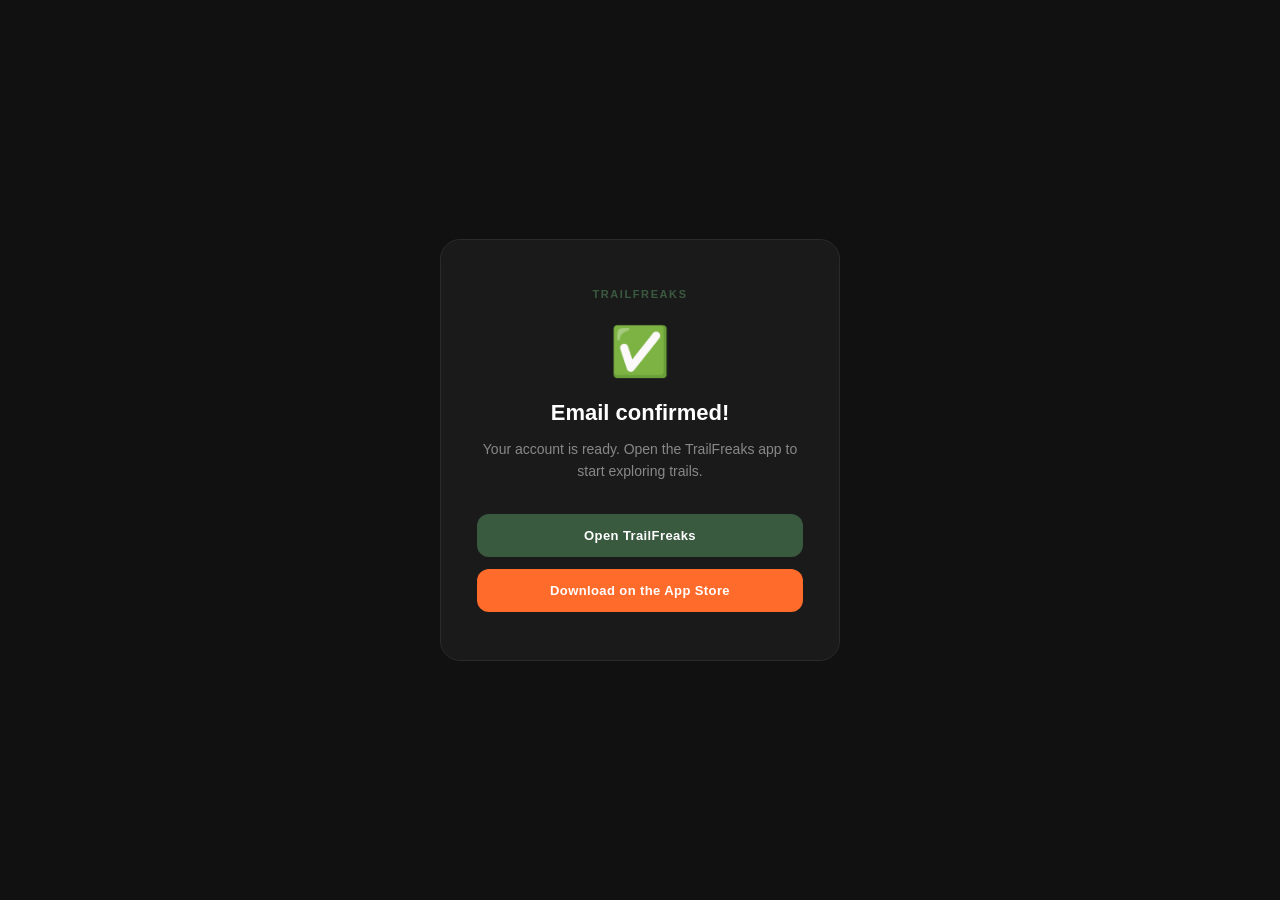
==== auth/confirm/index.html @ 230dd73d "Add email confirmation fallback page" ====
<!DOCTYPE html>
<html lang="en">
<head>
  <meta charset="UTF-8">
  <meta name="viewport" content="width=device-width, initial-scale=1.0">
  <title>Email Confirmed — TrailFreaks</title>
  <style>
    * { margin: 0; padding: 0; box-sizing: border-box; }
    body {
      min-height: 100vh;
      background: #111;
      display: flex;
      align-items: center;
      justify-content: center;
      font-family: -apple-system, BlinkMacSystemFont, 'Segoe UI', sans-serif;
      padding: 24px;
    }
    .card {
      background: #1a1a1a;
      border: 1px solid #2a2a2a;
      border-radius: 20px;
      padding: 48px 36px;
      max-width: 400px;
      width: 100%;
      text-align: center;
    }
    .wordmark {
      font-size: 11px;
      font-weight: 700;
      letter-spacing: 1.6px;
      color: #3A5A40;
      margin-bottom: 24px;
      text-transform: uppercase;
    }
    .icon { font-size: 48px; margin-bottom: 20px; }
    h1 { font-size: 22px; font-weight: 800; color: #fff; margin-bottom: 12px; }
    p { font-size: 14px; color: #888; line-height: 1.6; margin-bottom: 32px; }
    .btn-open {
      display: block; width: 100%;
      background: #3A5A40; color: #fff;
      border: none; border-radius: 12px;
      font-size: 13px; font-weight: 700; letter-spacing: 0.4px;
      padding: 14px 24px; margin-bottom: 12px;
      cursor: pointer;
    }
    .btn-store {
      display: block;
      background: #FF6B2B; color: #fff; text-decoration: none;
      border-radius: 12px;
      font-size: 13px; font-weight: 700; letter-spacing: 0.4px;
      padding: 14px 24px;
    }
  </style>
</head>
<body>
  <div class="card">
    <div class="wordmark">TRAILFREAKS</div>
    <div class="icon">✅</div>
    <h1>Email confirmed!</h1>
    <p>Your account is ready. Open the TrailFreaks app to start exploring trails.</p>
    <button class="btn-open" onclick="openApp()">Open TrailFreaks</button>
    <a class="btn-store" href="https://apps.apple.com/app/id6762764040">Download on the App Store</a>
  </div>
  <script>
    function openApp() {
      window.location = 'trailfreaks://auth-callback' + window.location.hash;
    }
    // Auto-attempt on load so tapping the email link opens the app directly
    setTimeout(openApp, 400);
  </script>
</body>
</html>
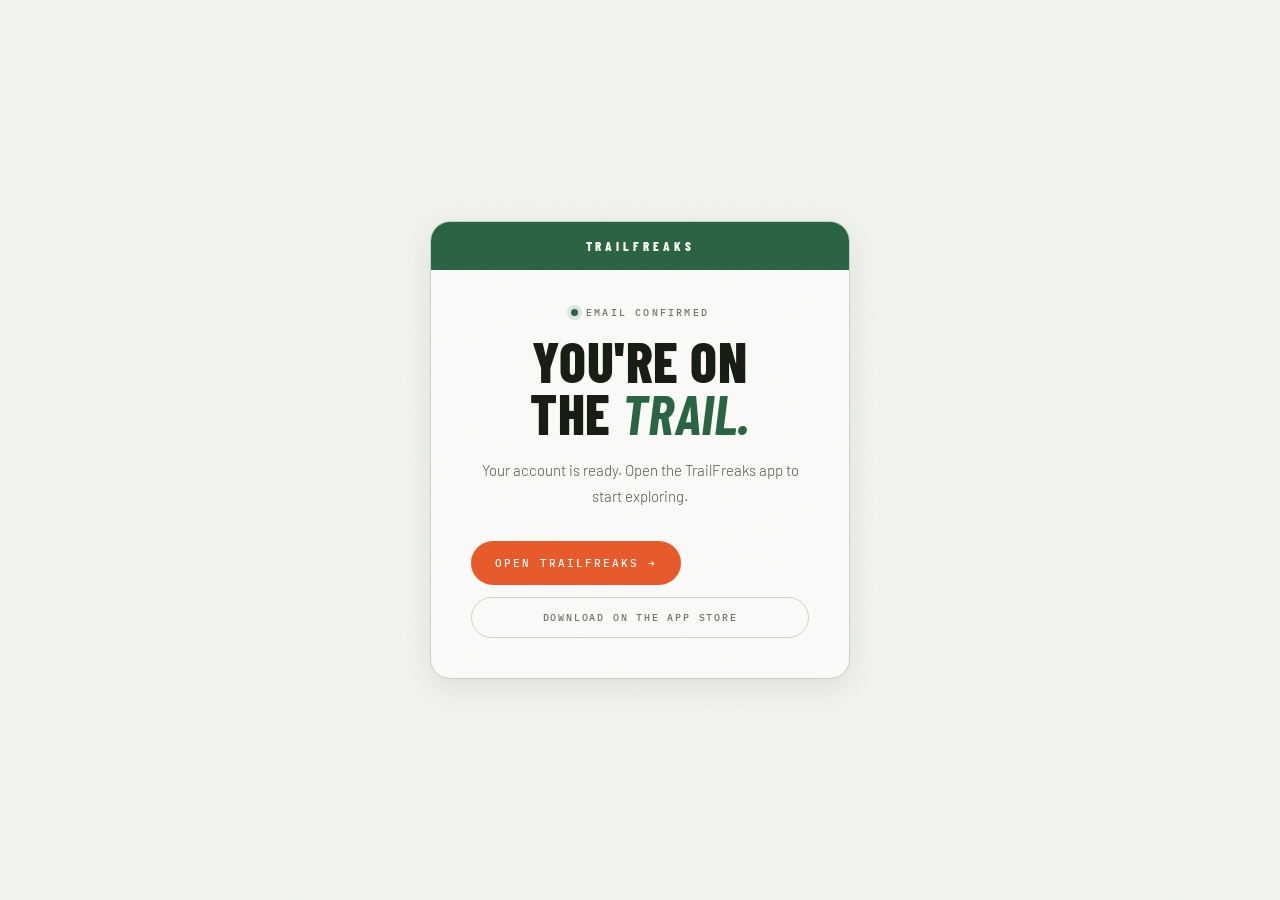
==== commit eb22a09a: "style: restyle auth/confirm page to match TFSite design system" ====
--- a/auth/confirm/index.html
+++ b/auth/confirm/index.html
@@ -4,68 +4,154 @@
   <meta charset="UTF-8">
   <meta name="viewport" content="width=device-width, initial-scale=1.0">
   <title>Email Confirmed — TrailFreaks</title>
+  <link rel="preconnect" href="https://fonts.googleapis.com">
+  <link rel="preconnect" href="https://fonts.gstatic.com" crossorigin>
+  <link href="https://fonts.googleapis.com/css2?family=Barlow+Condensed:ital,wght@0,800;1,700&family=Barlow:wght@300;400&family=IBM+Plex+Mono:wght@500&display=swap" rel="stylesheet">
   <style>
-    * { margin: 0; padding: 0; box-sizing: border-box; }
+    *, *::before, *::after { box-sizing: border-box; margin: 0; padding: 0; }
     body {
       min-height: 100vh;
-      background: #111;
+      background: #F1F4EE;
       display: flex;
       align-items: center;
       justify-content: center;
-      font-family: -apple-system, BlinkMacSystemFont, 'Segoe UI', sans-serif;
+      font-family: 'Barlow', -apple-system, 'Segoe UI', sans-serif;
+      font-weight: 300;
       padding: 24px;
+      color: #181E14;
+      -webkit-font-smoothing: antialiased;
+    }
+    body::after {
+      content: '';
+      position: fixed;
+      inset: 0;
+      pointer-events: none;
+      opacity: 0.028;
+      mix-blend-mode: multiply;
+      background-image: url("data:image/svg+xml;utf8,<svg xmlns='http://www.w3.org/2000/svg' width='220' height='220'><filter id='n'><feTurbulence type='fractalNoise' baseFrequency='0.9' numOctaves='2'/></filter><rect width='100%25' height='100%25' filter='url(%23n)'/></svg>");
     }
     .card {
-      background: #1a1a1a;
-      border: 1px solid #2a2a2a;
+      background: #FAFBF8;
+      border: 1px solid #CAD4C4;
       border-radius: 20px;
-      padding: 48px 36px;
-      max-width: 400px;
+      padding: 0 0 40px;
+      max-width: 420px;
       width: 100%;
       text-align: center;
+      box-shadow: 0 8px 28px rgba(24,30,20,0.09);
+      overflow: hidden;
+    }
+    .card-header {
+      background: #2A6442;
+      padding: 16px 40px;
+      margin-bottom: 36px;
     }
     .wordmark {
-      font-size: 11px;
-      font-weight: 700;
-      letter-spacing: 1.6px;
-      color: #3A5A40;
-      margin-bottom: 24px;
+      font-family: 'Barlow Condensed', 'Oswald', Impact, sans-serif;
+      font-weight: 800;
+      font-size: 13px;
+      letter-spacing: 0.3em;
+      color: #FAFBF8;
       text-transform: uppercase;
     }
-    .icon { font-size: 48px; margin-bottom: 20px; }
-    h1 { font-size: 22px; font-weight: 800; color: #fff; margin-bottom: 12px; }
-    p { font-size: 14px; color: #888; line-height: 1.6; margin-bottom: 32px; }
-    .btn-open {
-      display: block; width: 100%;
-      background: #3A5A40; color: #fff;
-      border: none; border-radius: 12px;
-      font-size: 13px; font-weight: 700; letter-spacing: 0.4px;
-      padding: 14px 24px; margin-bottom: 12px;
+    .kicker {
+      font-family: 'IBM Plex Mono', ui-monospace, 'Courier New', monospace;
+      font-size: 10px;
+      font-weight: 500;
+      letter-spacing: 0.22em;
+      color: #6C7868;
+      text-transform: uppercase;
+      margin-bottom: 16px;
+      display: flex;
+      align-items: center;
+      justify-content: center;
+      gap: 8px;
+    }
+    .kicker-dot {
+      width: 7px;
+      height: 7px;
+      border-radius: 50%;
+      background: #2A6442;
+      box-shadow: 0 0 0 4px rgba(42,100,66,0.14);
+      flex-shrink: 0;
+      animation: pulse 2.6s ease-in-out infinite;
+    }
+    @keyframes pulse { 0%,100%{opacity:1} 50%{opacity:.4} }
+    h1 {
+      font-family: 'Barlow Condensed', 'Oswald', Impact, sans-serif;
+      font-weight: 800;
+      font-size: 56px;
+      line-height: 0.92;
+      letter-spacing: 0.01em;
+      text-transform: uppercase;
+      color: #181E14;
+      margin-bottom: 20px;
+      padding: 0 40px;
+    }
+    h1 em {
+      font-style: italic;
+      color: #2A6442;
+      font-weight: 700;
+    }
+    p {
+      font-size: 15px;
+      font-weight: 300;
+      color: #4C5A48;
+      line-height: 1.7;
+      margin-bottom: 32px;
+      padding: 0 40px;
+    }
+    .btn-primary {
+      display: block;
+      margin: 0 40px 12px;
+      background: #E85A2B;
+      color: #fff;
+      border: none;
+      border-radius: 999px;
+      font-family: 'IBM Plex Mono', ui-monospace, 'Courier New', monospace;
+      font-size: 11px;
+      font-weight: 500;
+      letter-spacing: 0.18em;
+      text-transform: uppercase;
+      padding: 15px 24px;
       cursor: pointer;
+      text-decoration: none;
+      transition: background 0.22s, transform 0.22s;
     }
-    .btn-store {
+    .btn-primary:hover { background: #C94819; transform: translateY(-1px); }
+    .btn-secondary {
       display: block;
-      background: #FF6B2B; color: #fff; text-decoration: none;
-      border-radius: 12px;
-      font-size: 13px; font-weight: 700; letter-spacing: 0.4px;
-      padding: 14px 24px;
+      margin: 0 40px;
+      color: #6C7868;
+      text-decoration: none;
+      font-family: 'IBM Plex Mono', ui-monospace, 'Courier New', monospace;
+      font-size: 10px;
+      font-weight: 500;
+      letter-spacing: 0.18em;
+      text-transform: uppercase;
+      padding: 13px 24px;
+      border: 1px solid #CAD4C4;
+      border-radius: 999px;
+      transition: border-color 0.22s, color 0.22s;
     }
+    .btn-secondary:hover { border-color: #2A6442; color: #2A6442; }
   </style>
 </head>
 <body>
   <div class="card">
-    <div class="wordmark">TRAILFREAKS</div>
-    <div class="icon">✅</div>
-    <h1>Email confirmed!</h1>
-    <p>Your account is ready. Open the TrailFreaks app to start exploring trails.</p>
-    <button class="btn-open" onclick="openApp()">Open TrailFreaks</button>
-    <a class="btn-store" href="https://apps.apple.com/app/id6762764040">Download on the App Store</a>
+    <div class="card-header">
+      <div class="wordmark">TrailFreaks</div>
+    </div>
+    <div class="kicker"><span class="kicker-dot"></span>Email confirmed</div>
+    <h1>You're on<br>the <em>trail.</em></h1>
+    <p>Your account is ready. Open the TrailFreaks app to start exploring.</p>
+    <button class="btn-primary" onclick="openApp()">Open TrailFreaks →</button>
+    <a class="btn-secondary" href="https://apps.apple.com/app/id6762764040">Download on the App Store</a>
   </div>
   <script>
     function openApp() {
       window.location = 'trailfreaks://auth-callback' + window.location.hash;
     }
-    // Auto-attempt on load so tapping the email link opens the app directly
     setTimeout(openApp, 400);
   </script>
 </body>
